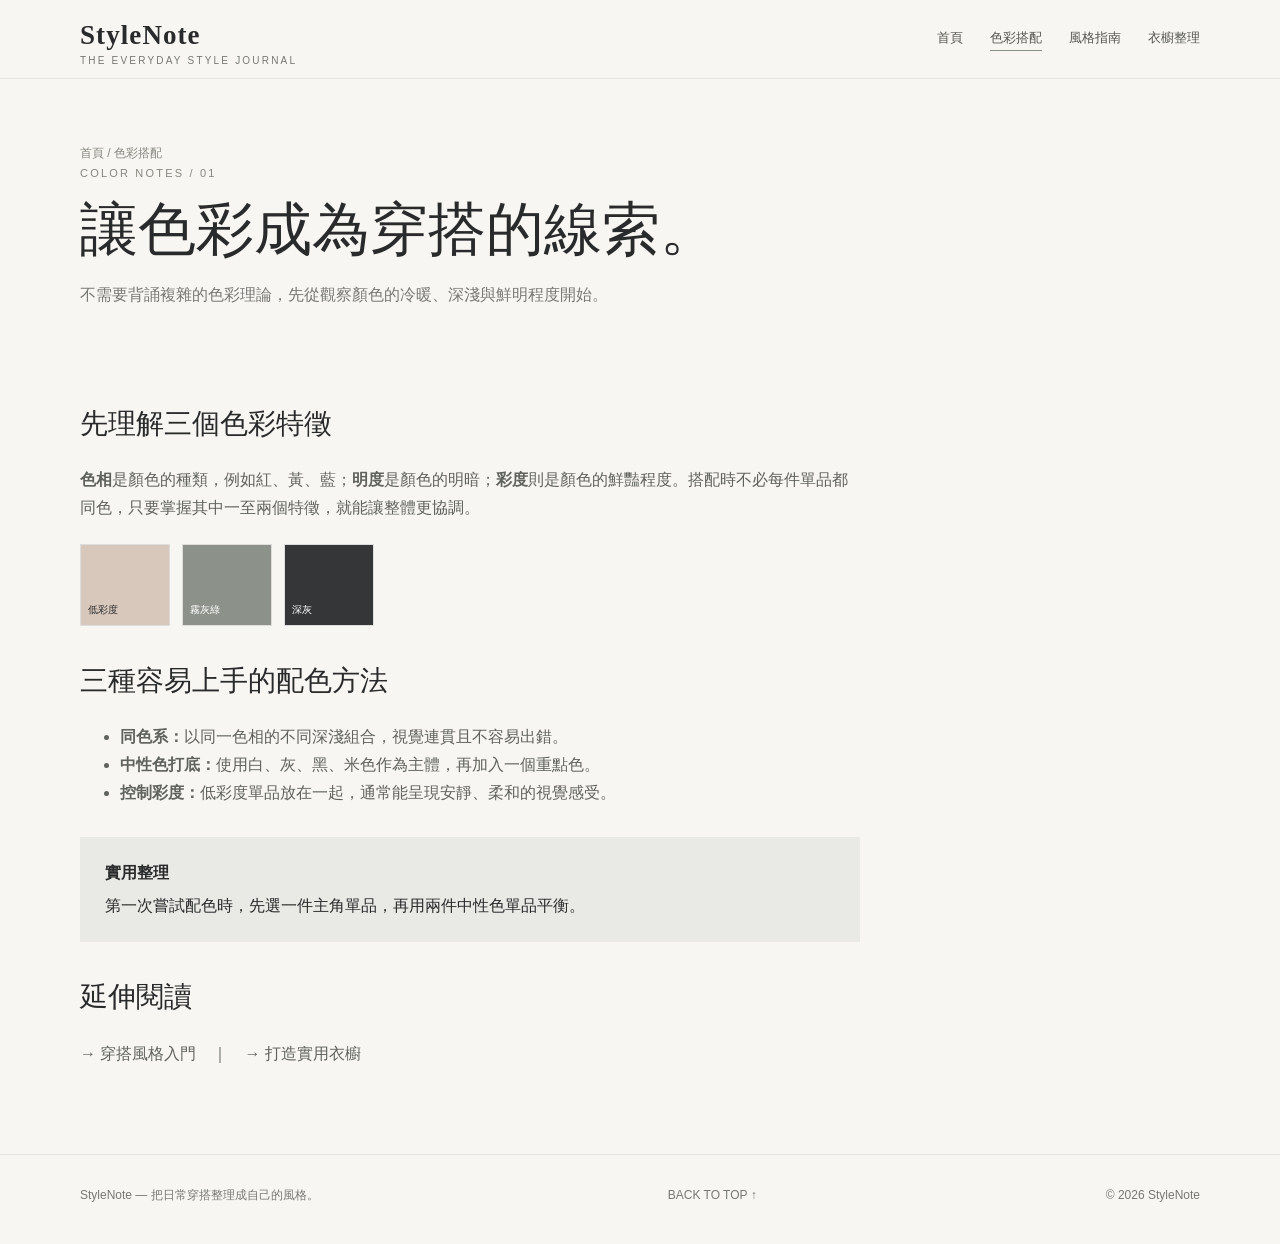
==== pages/color-guide.html @ 6a78a1f2 "Add pages/color-guide.html" ====
<!doctype html><html lang="zh-Hant"><head><meta charset="utf-8"><meta name="viewport" content="width=device-width, initial-scale=1"><meta name="description" content="從色相、明度與彩度理解日常服裝配色。"><title>色彩搭配入門｜StyleNote</title><link rel="stylesheet" href="../css/style.css"></head><body id="top"><header class="site-header"><div class="wrap header-inner"><a class="brand" href="../index.html">StyleNote<small>THE EVERYDAY STYLE JOURNAL</small></a><nav class="nav" aria-label="主要導覽"><a href="../index.html">首頁</a><a href="color-guide.html" aria-current=page>色彩搭配</a><a href="style-guide.html">風格指南</a><a href="wardrobe.html">衣櫥整理</a></nav></div></header><main class="wrap"><div class="page-hero"><div class="breadcrumb">首頁 / 色彩搭配</div><div class="eyebrow">COLOR NOTES / 01</div><h1>讓色彩成為穿搭的線索。</h1><p class="muted">不需要背誦複雜的色彩理論，先從觀察顏色的冷暖、深淺與鮮明程度開始。</p></div><article class="content"><h2>先理解三個色彩特徵</h2><p><b>色相</b>是顏色的種類，例如紅、黃、藍；<b>明度</b>是顏色的明暗；<b>彩度</b>則是顏色的鮮豔程度。搭配時不必每件單品都同色，只要掌握其中一至兩個特徵，就能讓整體更協調。</p><div class="swatches"><div class="swatch" style="background:#D8C8BC">低彩度</div><div class="swatch" style="background:#8C9189;color:white">霧灰綠</div><div class="swatch" style="background:#343638;color:white">深灰</div></div><h2>三種容易上手的配色方法</h2><ul><li><b>同色系：</b>以同一色相的不同深淺組合，視覺連貫且不容易出錯。</li><li><b>中性色打底：</b>使用白、灰、黑、米色作為主體，再加入一個重點色。</li><li><b>控制彩度：</b>低彩度單品放在一起，通常能呈現安靜、柔和的視覺感受。</li></ul><div class="tip"><strong>實用整理</strong>第一次嘗試配色時，先選一件主角單品，再用兩件中性色單品平衡。</div><h2>延伸閱讀</h2><p><a href="style-guide.html">→ 穿搭風格入門</a>　｜　<a href="wardrobe.html">→ 打造實用衣櫥</a></p></article></main><footer class="site-footer"><div class="wrap footer-inner"><span>StyleNote — 把日常穿搭整理成自己的風格。</span><a href="#top">BACK TO TOP ↑</a><span>© <span data-year>2026</span> StyleNote</span></div></footer><script src="../js/main.js"></script></body></html>
---- css/style.css ----
*{box-sizing:border-box}html{scroll-behavior:smooth}body{margin:0;background:#F7F6F2;color:#292A2B;font-family:Inter,"Noto Sans TC","Microsoft JhengHei",sans-serif;line-height:1.75}a{color:inherit;text-decoration:none}a:hover{color:#737E70}.wrap{width:min(1120px,calc(100% - 44px));margin:auto}.site-header{border-bottom:1px solid #E4E3DE;background:#F7F6F2}.header-inner{min-height:78px;display:flex;align-items:center;justify-content:space-between;gap:24px}.brand{font-family:Georgia,serif;font-size:27px;letter-spacing:.04em;font-weight:600}.brand small{display:block;font:10px Arial,sans-serif;letter-spacing:.22em;color:#777875;margin-top:-5px}.nav{display:flex;gap:27px;flex-wrap:wrap;font-size:13px;color:#555650}.nav a[aria-current=page]{border-bottom:1px solid #8B9387}.hero{padding:76px 0 66px;display:grid;grid-template-columns:1.05fr .95fr;gap:56px;align-items:center}.eyebrow{font-size:11px;letter-spacing:.2em;color:#85877F}.hero h1{font:normal clamp(42px,6vw,70px)/1.12 Georgia,serif;margin:18px 0 22px}.hero p{color:#696B66;max-width:510px}.hero-img{width:100%;height:430px;object-fit:cover}.button{display:inline-block;margin-top:18px;padding:11px 21px;border:1px solid #8B9387;font-size:12px}.section{padding:44px 0 70px}.section-head{display:flex;justify-content:space-between;align-items:end;margin-bottom:24px}.section h2{font:normal 32px Georgia,serif;margin:4px 0}.muted{color:#777875}.cards{display:grid;grid-template-columns:repeat(3,1fr);gap:22px}.card{background:#fff;padding-bottom:18px}.card img{width:100%;height:230px;object-fit:cover;display:block}.card .meta,.card h3,.card p{margin-left:18px;margin-right:18px}.meta{font-size:10px;letter-spacing:.14em;color:#85877F;margin-top:16px}.card h3{font:normal 23px Georgia,serif;margin-top:7px;margin-bottom:7px}.card p{font-size:13px;color:#777875;margin-top:0}.intro-band{background:#E9EAE6;padding:38px 42px;margin:16px 0 62px;display:grid;grid-template-columns:1fr 2fr;gap:35px}.intro-band h2{font:normal 27px Georgia,serif;margin:0}.intro-band p{margin:0;color:#5f625c}.page-hero{padding:64px 0 32px;max-width:760px}.page-hero h1{font:normal clamp(38px,5vw,58px)/1.2 Georgia,serif;margin:12px 0}.content{max-width:780px;padding:12px 0 70px}.content h2{font:normal 28px Georgia,serif;margin-top:36px}.content p,.content li{color:#60625D}.tip{background:#E9EAE6;padding:22px 25px;margin:30px 0}.tip strong{display:block;margin-bottom:5px}.site-footer{border-top:1px solid #E4E3DE;padding:30px 0 38px;color:#777875;font-size:12px}.footer-inner{display:flex;justify-content:space-between;gap:20px}.breadcrumb{font-size:12px;color:#85877F}.swatches{display:flex;gap:12px;margin:22px 0}.swatch{width:90px;height:82px;border:1px solid #ddd;display:flex;align-items:end;padding:7px;font-size:10px}@media(max-width:760px){.header-inner{align-items:flex-start;padding:18px 0;flex-direction:column}.nav{gap:15px}.hero{grid-template-columns:1fr;padding:48px 0;gap:28px}.hero-img{height:300px}.cards{grid-template-columns:1fr}.card img{height:260px}.intro-band{grid-template-columns:1fr;padding:27px}.section-head{align-items:start;flex-direction:column}.footer-inner{flex-direction:column}.wrap{width:calc(100% - 32px)}}
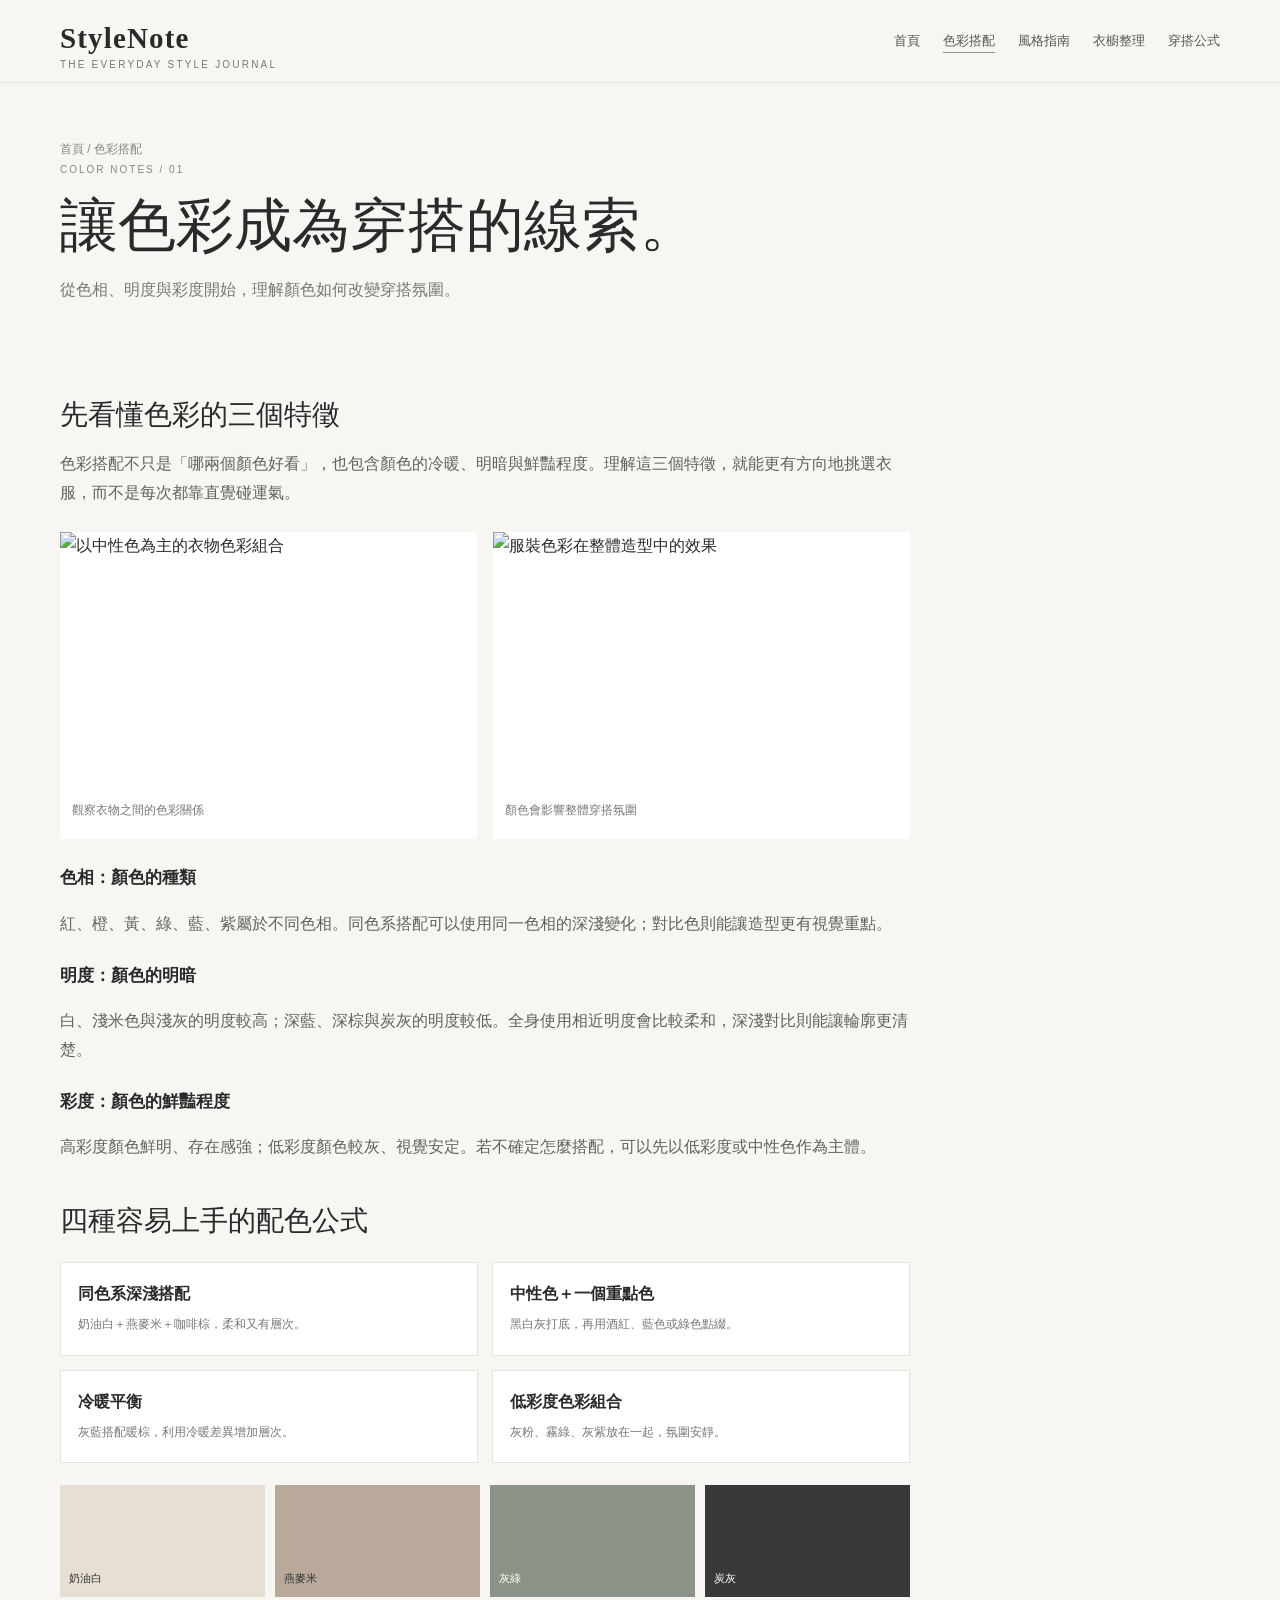
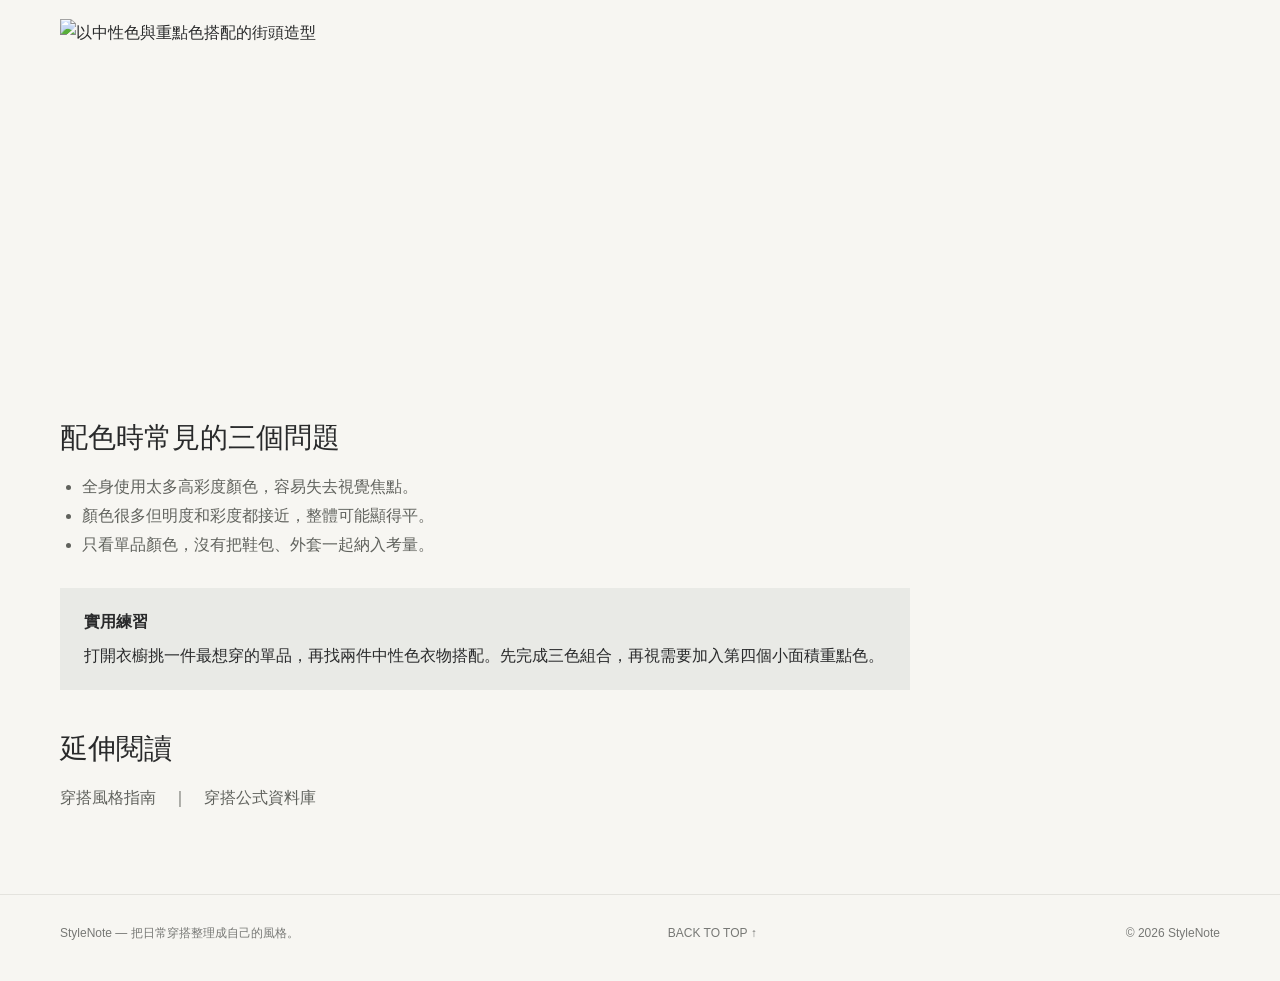
==== commit 452324f2: "Expand StyleNote content: pages/color-guide.html" ====
--- a/pages/color-guide.html
+++ b/pages/color-guide.html
@@ -1 +1 @@
-<!doctype html><html lang="zh-Hant"><head><meta charset="utf-8"><meta name="viewport" content="width=device-width, initial-scale=1"><meta name="description" content="從色相、明度與彩度理解日常服裝配色。"><title>色彩搭配入門｜StyleNote</title><link rel="stylesheet" href="../css/style.css"></head><body id="top"><header class="site-header"><div class="wrap header-inner"><a class="brand" href="../index.html">StyleNote<small>THE EVERYDAY STYLE JOURNAL</small></a><nav class="nav" aria-label="主要導覽"><a href="../index.html">首頁</a><a href="color-guide.html" aria-current=page>色彩搭配</a><a href="style-guide.html">風格指南</a><a href="wardrobe.html">衣櫥整理</a></nav></div></header><main class="wrap"><div class="page-hero"><div class="breadcrumb">首頁 / 色彩搭配</div><div class="eyebrow">COLOR NOTES / 01</div><h1>讓色彩成為穿搭的線索。</h1><p class="muted">不需要背誦複雜的色彩理論，先從觀察顏色的冷暖、深淺與鮮明程度開始。</p></div><article class="content"><h2>先理解三個色彩特徵</h2><p><b>色相</b>是顏色的種類，例如紅、黃、藍；<b>明度</b>是顏色的明暗；<b>彩度</b>則是顏色的鮮豔程度。搭配時不必每件單品都同色，只要掌握其中一至兩個特徵，就能讓整體更協調。</p><div class="swatches"><div class="swatch" style="background:#D8C8BC">低彩度</div><div class="swatch" style="background:#8C9189;color:white">霧灰綠</div><div class="swatch" style="background:#343638;color:white">深灰</div></div><h2>三種容易上手的配色方法</h2><ul><li><b>同色系：</b>以同一色相的不同深淺組合，視覺連貫且不容易出錯。</li><li><b>中性色打底：</b>使用白、灰、黑、米色作為主體，再加入一個重點色。</li><li><b>控制彩度：</b>低彩度單品放在一起，通常能呈現安靜、柔和的視覺感受。</li></ul><div class="tip"><strong>實用整理</strong>第一次嘗試配色時，先選一件主角單品，再用兩件中性色單品平衡。</div><h2>延伸閱讀</h2><p><a href="style-guide.html">→ 穿搭風格入門</a>　｜　<a href="wardrobe.html">→ 打造實用衣櫥</a></p></article></main><footer class="site-footer"><div class="wrap footer-inner"><span>StyleNote — 把日常穿搭整理成自己的風格。</span><a href="#top">BACK TO TOP ↑</a><span>© <span data-year>2026</span> StyleNote</span></div></footer><script src="../js/main.js"></script></body></html>+<!doctype html><html lang="zh-Hant"><head><meta charset="utf-8"><meta name="viewport" content="width=device-width, initial-scale=1"><meta name="description" content="讓色彩成為穿搭的線索。｜StyleNote 日常穿搭知識庫。"><title>讓色彩成為穿搭的線索。｜StyleNote</title><link rel="stylesheet" href="../css/style.css"></head><body id="top"><header class="site-header"><div class="wrap header-inner"><a class="brand" href="../index.html">StyleNote<small>THE EVERYDAY STYLE JOURNAL</small></a><nav class="nav" aria-label="主要導覽"><a href="../index.html" >首頁</a><a href="../pages/color-guide.html" aria-current=page>色彩搭配</a><a href="../pages/style-guide.html" >風格指南</a><a href="../pages/wardrobe.html" >衣櫥整理</a><a href="../pages/outfit-formulas.html" >穿搭公式</a></nav></div></header><main class="wrap"><div class="page-hero"><div class="breadcrumb"><a href="../index.html">首頁</a> / 色彩搭配</div><div class="eyebrow">COLOR NOTES / 01</div><h1>讓色彩成為穿搭的線索。</h1><p class="muted">從色相、明度與彩度開始，理解顏色如何改變穿搭氛圍。</p></div><article class="content"><h2>先看懂色彩的三個特徵</h2><p>色彩搭配不只是「哪兩個顏色好看」，也包含顏色的冷暖、明暗與鮮豔程度。理解這三個特徵，就能更有方向地挑選衣服，而不是每次都靠直覺碰運氣。</p><div class="photo-grid"><figure><img src="https://images.unsplash.com/photo-1490481651871-ab68de25d43d?auto=format&fit=crop&w=900&q=85" alt="以中性色為主的衣物色彩組合"><figcaption>觀察衣物之間的色彩關係</figcaption></figure><figure><img src="https://images.unsplash.com/photo-1483985988355-763728e1935b?auto=format&fit=crop&w=900&q=85" alt="服裝色彩在整體造型中的效果"><figcaption>顏色會影響整體穿搭氛圍</figcaption></figure></div><h3>色相：顏色的種類</h3><p>紅、橙、黃、綠、藍、紫屬於不同色相。同色系搭配可以使用同一色相的深淺變化；對比色則能讓造型更有視覺重點。</p><h3>明度：顏色的明暗</h3><p>白、淺米色與淺灰的明度較高；深藍、深棕與炭灰的明度較低。全身使用相近明度會比較柔和，深淺對比則能讓輪廓更清楚。</p><h3>彩度：顏色的鮮豔程度</h3><p>高彩度顏色鮮明、存在感強；低彩度顏色較灰、視覺安定。若不確定怎麼搭配，可以先以低彩度或中性色作為主體。</p><h2>四種容易上手的配色公式</h2><div class="formula-grid"><div class="formula"><strong>同色系深淺搭配</strong><span>奶油白＋燕麥米＋咖啡棕，柔和又有層次。</span></div><div class="formula"><strong>中性色＋一個重點色</strong><span>黑白灰打底，再用酒紅、藍色或綠色點綴。</span></div><div class="formula"><strong>冷暖平衡</strong><span>灰藍搭配暖棕，利用冷暖差異增加層次。</span></div><div class="formula"><strong>低彩度色彩組合</strong><span>灰粉、霧綠、灰紫放在一起，氛圍安靜。</span></div></div><div class="palette"><div class="swatch" style="background:#e7dfd4;color:#343638">奶油白</div><div class="swatch" style="background:#b8a99a;color:#343638">燕麥米</div><div class="swatch" style="background:#8b9387">灰綠</div><div class="swatch" style="background:#39383a">炭灰</div></div><img class="wide-photo" src="https://images.unsplash.com/photo-1529139574466-a303027c1d8b?auto=format&fit=crop&w=1200&q=85" alt="以中性色與重點色搭配的街頭造型"><h2>配色時常見的三個問題</h2><ul><li>全身使用太多高彩度顏色，容易失去視覺焦點。</li><li>顏色很多但明度和彩度都接近，整體可能顯得平。</li><li>只看單品顏色，沒有把鞋包、外套一起納入考量。</li></ul><div class="tip"><strong>實用練習</strong>打開衣櫥挑一件最想穿的單品，再找兩件中性色衣物搭配。先完成三色組合，再視需要加入第四個小面積重點色。</div><h2>延伸閱讀</h2><p><a href="style-guide.html">穿搭風格指南</a>　｜　<a href="outfit-formulas.html">穿搭公式資料庫</a></p></article></main><footer class="site-footer"><div class="wrap footer-inner"><span>StyleNote — 把日常穿搭整理成自己的風格。</span><a href="#top">BACK TO TOP ↑</a><span>© <span data-year>2026</span> StyleNote</span></div></footer><script src="../js/main.js"></script></body></html>
--- a/css/style.css
+++ b/css/style.css
@@ -1 +1 @@
-*{box-sizing:border-box}html{scroll-behavior:smooth}body{margin:0;background:#F7F6F2;color:#292A2B;font-family:Inter,"Noto Sans TC","Microsoft JhengHei",sans-serif;line-height:1.75}a{color:inherit;text-decoration:none}a:hover{color:#737E70}.wrap{width:min(1120px,calc(100% - 44px));margin:auto}.site-header{border-bottom:1px solid #E4E3DE;background:#F7F6F2}.header-inner{min-height:78px;display:flex;align-items:center;justify-content:space-between;gap:24px}.brand{font-family:Georgia,serif;font-size:27px;letter-spacing:.04em;font-weight:600}.brand small{display:block;font:10px Arial,sans-serif;letter-spacing:.22em;color:#777875;margin-top:-5px}.nav{display:flex;gap:27px;flex-wrap:wrap;font-size:13px;color:#555650}.nav a[aria-current=page]{border-bottom:1px solid #8B9387}.hero{padding:76px 0 66px;display:grid;grid-template-columns:1.05fr .95fr;gap:56px;align-items:center}.eyebrow{font-size:11px;letter-spacing:.2em;color:#85877F}.hero h1{font:normal clamp(42px,6vw,70px)/1.12 Georgia,serif;margin:18px 0 22px}.hero p{color:#696B66;max-width:510px}.hero-img{width:100%;height:430px;object-fit:cover}.button{display:inline-block;margin-top:18px;padding:11px 21px;border:1px solid #8B9387;font-size:12px}.section{padding:44px 0 70px}.section-head{display:flex;justify-content:space-between;align-items:end;margin-bottom:24px}.section h2{font:normal 32px Georgia,serif;margin:4px 0}.muted{color:#777875}.cards{display:grid;grid-template-columns:repeat(3,1fr);gap:22px}.card{background:#fff;padding-bottom:18px}.card img{width:100%;height:230px;object-fit:cover;display:block}.card .meta,.card h3,.card p{margin-left:18px;margin-right:18px}.meta{font-size:10px;letter-spacing:.14em;color:#85877F;margin-top:16px}.card h3{font:normal 23px Georgia,serif;margin-top:7px;margin-bottom:7px}.card p{font-size:13px;color:#777875;margin-top:0}.intro-band{background:#E9EAE6;padding:38px 42px;margin:16px 0 62px;display:grid;grid-template-columns:1fr 2fr;gap:35px}.intro-band h2{font:normal 27px Georgia,serif;margin:0}.intro-band p{margin:0;color:#5f625c}.page-hero{padding:64px 0 32px;max-width:760px}.page-hero h1{font:normal clamp(38px,5vw,58px)/1.2 Georgia,serif;margin:12px 0}.content{max-width:780px;padding:12px 0 70px}.content h2{font:normal 28px Georgia,serif;margin-top:36px}.content p,.content li{color:#60625D}.tip{background:#E9EAE6;padding:22px 25px;margin:30px 0}.tip strong{display:block;margin-bottom:5px}.site-footer{border-top:1px solid #E4E3DE;padding:30px 0 38px;color:#777875;font-size:12px}.footer-inner{display:flex;justify-content:space-between;gap:20px}.breadcrumb{font-size:12px;color:#85877F}.swatches{display:flex;gap:12px;margin:22px 0}.swatch{width:90px;height:82px;border:1px solid #ddd;display:flex;align-items:end;padding:7px;font-size:10px}@media(max-width:760px){.header-inner{align-items:flex-start;padding:18px 0;flex-direction:column}.nav{gap:15px}.hero{grid-template-columns:1fr;padding:48px 0;gap:28px}.hero-img{height:300px}.cards{grid-template-columns:1fr}.card img{height:260px}.intro-band{grid-template-columns:1fr;padding:27px}.section-head{align-items:start;flex-direction:column}.footer-inner{flex-direction:column}.wrap{width:calc(100% - 32px)}}+:root{--paper:#f7f6f2;--ink:#292a2b;--muted:#777875;--sage:#8b9387;--mist:#e9eae6;--line:#e4e3de;--white:#fff}*{box-sizing:border-box}html{scroll-behavior:smooth}body{margin:0;background:var(--paper);color:var(--ink);font-family:Inter,"Noto Sans TC","Microsoft JhengHei",sans-serif;line-height:1.8}a{color:inherit;text-decoration:none}a:hover{color:#737e70}.wrap{width:min(1160px,calc(100% - 44px));margin:auto}.site-header{border-bottom:1px solid var(--line);background:rgba(247,246,242,.96)}.header-inner{min-height:82px;display:flex;align-items:center;justify-content:space-between;gap:24px}.brand{font-family:Georgia,serif;font-size:29px;letter-spacing:.04em;font-weight:600}.brand small{display:block;font:10px Arial,sans-serif;letter-spacing:.22em;color:var(--muted);margin-top:-5px}.nav{display:flex;gap:23px;flex-wrap:wrap;font-size:13px;color:#555650}.nav a[aria-current=page]{border-bottom:1px solid var(--sage)}.hero{padding:70px 0 60px;display:grid;grid-template-columns:1fr 1fr;gap:54px;align-items:center}.eyebrow,.meta{font-size:10px;letter-spacing:.2em;color:#85877f}.hero h1{font:normal clamp(42px,6vw,72px)/1.14 Georgia,"Noto Serif TC",serif;margin:17px 0 20px}.hero p{color:#696b66;max-width:520px}.hero-img{width:100%;height:480px;object-fit:cover}.button{display:inline-block;margin-top:16px;padding:10px 20px;border:1px solid var(--sage);font-size:12px}.section{padding:48px 0 68px}.section-head{display:flex;justify-content:space-between;align-items:end;margin-bottom:25px}.section h2,.page-hero h1{font:normal 34px Georgia,"Noto Serif TC",serif;margin:5px 0}.muted{color:var(--muted)}.cards{display:grid;grid-template-columns:repeat(3,1fr);gap:22px}.card{background:var(--white);padding-bottom:18px}.card img{width:100%;height:230px;object-fit:cover;display:block}.card .meta,.card h3,.card p{margin-left:18px;margin-right:18px}.card .meta{margin-top:15px}.card h3{font:normal 22px Georgia,"Noto Serif TC",serif;margin-top:6px;margin-bottom:6px}.card p{font-size:13px;color:var(--muted);margin-top:0}.intro-band{background:var(--mist);padding:34px 40px;margin:10px 0 60px;display:grid;grid-template-columns:1fr 2fr;gap:30px}.intro-band h2{font:normal 27px Georgia,serif;margin:0}.intro-band p{margin:0;color:#5f625c}.page-hero{padding:56px 0 25px;max-width:850px}.page-hero h1{font-size:clamp(38px,5vw,58px);line-height:1.2;margin:12px 0}.content{max-width:850px;padding:10px 0 65px}.content h2{font:normal 28px Georgia,"Noto Serif TC",serif;margin:40px 0 12px}.content h3{font-size:17px;margin:22px 0 5px}.content p,.content li{color:#60625d}.content ul,.content ol{padding-left:22px}.photo-grid{display:grid;grid-template-columns:repeat(2,1fr);gap:16px;margin:24px 0}.photo-grid img{width:100%;height:260px;object-fit:cover;display:block}.photo-grid figure{margin:0;background:white;padding-bottom:10px}.photo-grid figcaption{font-size:12px;color:var(--muted);padding:8px 12px}.wide-photo{width:100%;height:360px;object-fit:cover;margin:22px 0;display:block}.tip{background:var(--mist);padding:20px 24px;margin:28px 0}.tip strong{display:block;margin-bottom:5px}.palette{display:grid;grid-template-columns:repeat(4,1fr);gap:10px;margin:20px 0}.swatch{height:112px;display:flex;align-items:end;padding:9px;color:white;font-size:11px}.formula-grid{display:grid;grid-template-columns:repeat(2,1fr);gap:14px;margin:22px 0}.formula{background:white;padding:17px;border:1px solid var(--line)}.formula strong{display:block}.formula span{font-size:12px;color:var(--muted)}.checklist li{padding:6px 0}.site-footer{border-top:1px solid var(--line);padding:28px 0 36px;color:var(--muted);font-size:12px}.footer-inner{display:flex;justify-content:space-between;gap:18px}.breadcrumb{font-size:12px;color:#85877f}.article-list{display:grid;grid-template-columns:repeat(2,1fr);gap:18px}.article-list a{background:white;padding:18px;border:1px solid var(--line)}@media(max-width:760px){.header-inner{align-items:flex-start;padding:18px 0;flex-direction:column}.nav{gap:13px}.hero{grid-template-columns:1fr;padding:42px 0;gap:25px}.hero-img{height:320px}.cards{grid-template-columns:1fr}.card img{height:250px}.intro-band{grid-template-columns:1fr;padding:25px}.section-head{align-items:start;flex-direction:column}.footer-inner{flex-direction:column}.wrap{width:calc(100% - 32px)}.photo-grid,.formula-grid,.article-list{grid-template-columns:1fr}.photo-grid img{height:240px}.wide-photo{height:260px}.palette{grid-template-columns:repeat(2,1fr)}}
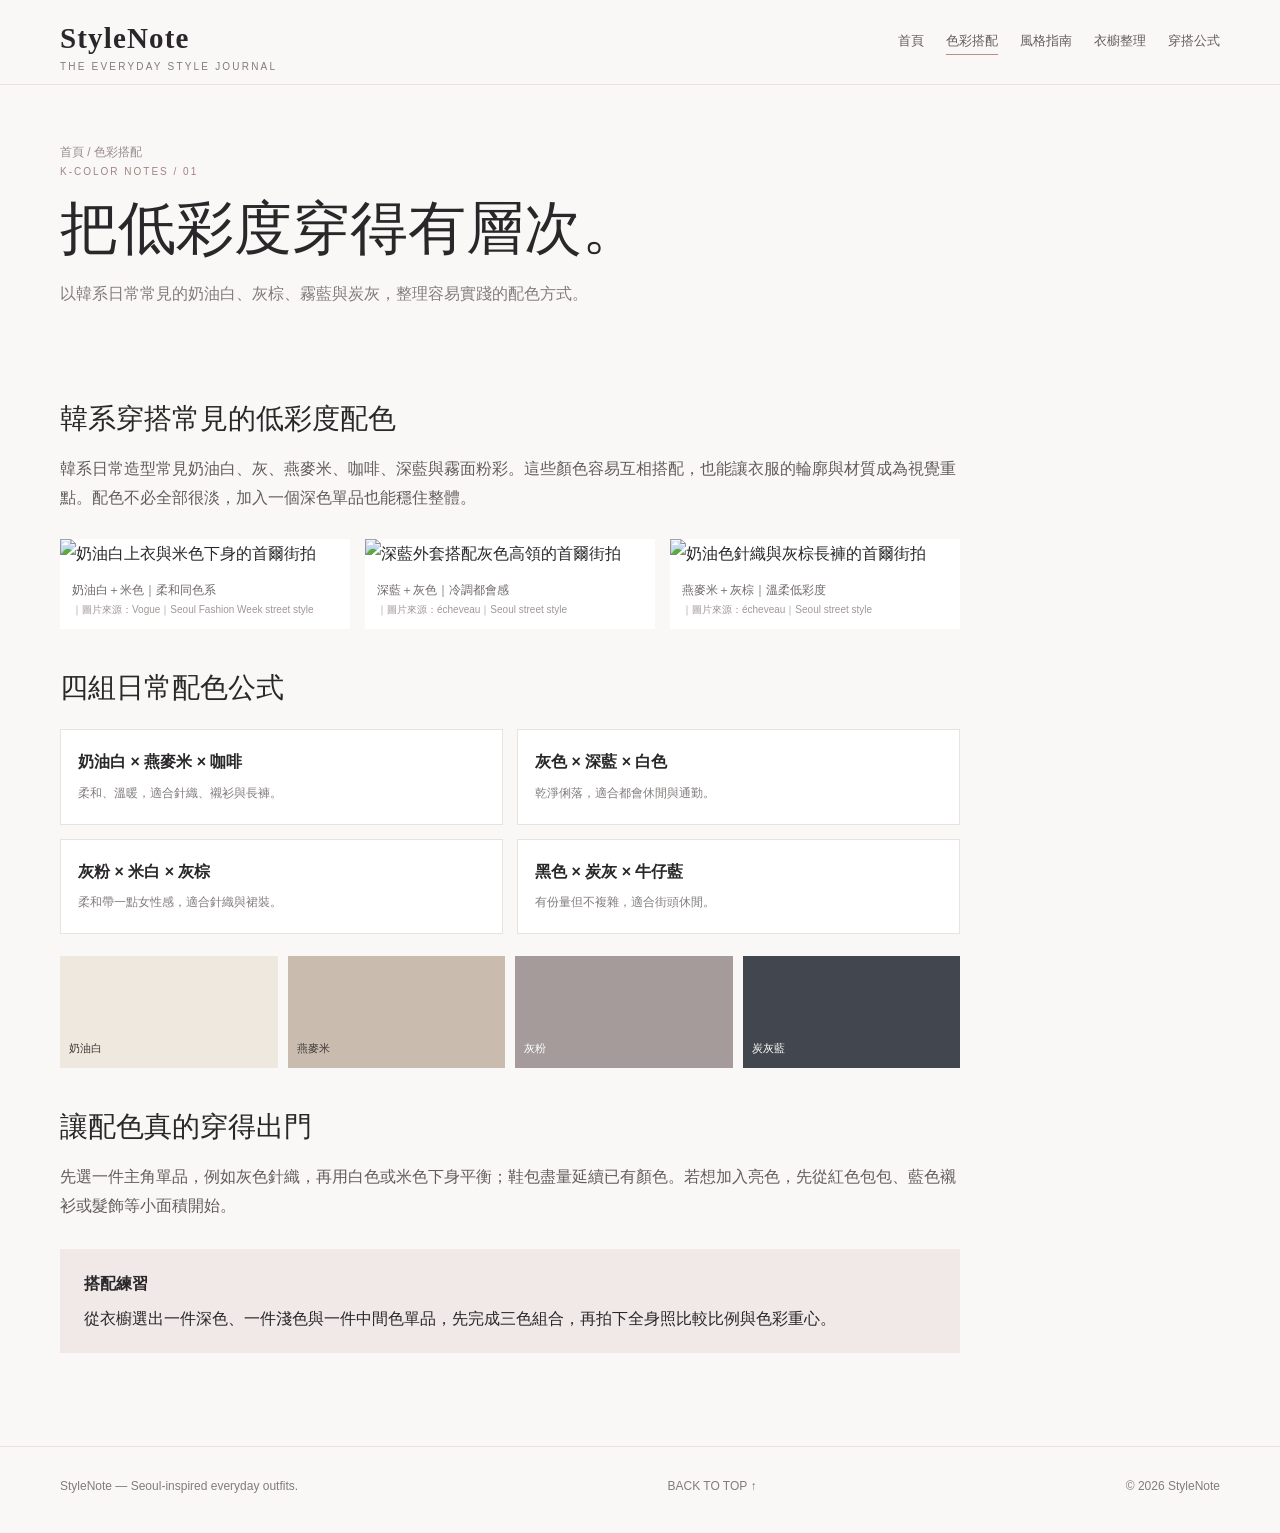
==== commit 55e5683e: "Redesign StyleNote in Korean daily outfit editorial style: pages/color-guide.html" ====
--- a/pages/color-guide.html
+++ b/pages/color-guide.html
@@ -1 +1 @@
-<!doctype html><html lang="zh-Hant"><head><meta charset="utf-8"><meta name="viewport" content="width=device-width, initial-scale=1"><meta name="description" content="讓色彩成為穿搭的線索。｜StyleNote 日常穿搭知識庫。"><title>讓色彩成為穿搭的線索。｜StyleNote</title><link rel="stylesheet" href="../css/style.css"></head><body id="top"><header class="site-header"><div class="wrap header-inner"><a class="brand" href="../index.html">StyleNote<small>THE EVERYDAY STYLE JOURNAL</small></a><nav class="nav" aria-label="主要導覽"><a href="../index.html" >首頁</a><a href="../pages/color-guide.html" aria-current=page>色彩搭配</a><a href="../pages/style-guide.html" >風格指南</a><a href="../pages/wardrobe.html" >衣櫥整理</a><a href="../pages/outfit-formulas.html" >穿搭公式</a></nav></div></header><main class="wrap"><div class="page-hero"><div class="breadcrumb"><a href="../index.html">首頁</a> / 色彩搭配</div><div class="eyebrow">COLOR NOTES / 01</div><h1>讓色彩成為穿搭的線索。</h1><p class="muted">從色相、明度與彩度開始，理解顏色如何改變穿搭氛圍。</p></div><article class="content"><h2>先看懂色彩的三個特徵</h2><p>色彩搭配不只是「哪兩個顏色好看」，也包含顏色的冷暖、明暗與鮮豔程度。理解這三個特徵，就能更有方向地挑選衣服，而不是每次都靠直覺碰運氣。</p><div class="photo-grid"><figure><img src="https://images.unsplash.com/photo-1490481651871-ab68de25d43d?auto=format&fit=crop&w=900&q=85" alt="以中性色為主的衣物色彩組合"><figcaption>觀察衣物之間的色彩關係</figcaption></figure><figure><img src="https://images.unsplash.com/photo-1483985988355-763728e1935b?auto=format&fit=crop&w=900&q=85" alt="服裝色彩在整體造型中的效果"><figcaption>顏色會影響整體穿搭氛圍</figcaption></figure></div><h3>色相：顏色的種類</h3><p>紅、橙、黃、綠、藍、紫屬於不同色相。同色系搭配可以使用同一色相的深淺變化；對比色則能讓造型更有視覺重點。</p><h3>明度：顏色的明暗</h3><p>白、淺米色與淺灰的明度較高；深藍、深棕與炭灰的明度較低。全身使用相近明度會比較柔和，深淺對比則能讓輪廓更清楚。</p><h3>彩度：顏色的鮮豔程度</h3><p>高彩度顏色鮮明、存在感強；低彩度顏色較灰、視覺安定。若不確定怎麼搭配，可以先以低彩度或中性色作為主體。</p><h2>四種容易上手的配色公式</h2><div class="formula-grid"><div class="formula"><strong>同色系深淺搭配</strong><span>奶油白＋燕麥米＋咖啡棕，柔和又有層次。</span></div><div class="formula"><strong>中性色＋一個重點色</strong><span>黑白灰打底，再用酒紅、藍色或綠色點綴。</span></div><div class="formula"><strong>冷暖平衡</strong><span>灰藍搭配暖棕，利用冷暖差異增加層次。</span></div><div class="formula"><strong>低彩度色彩組合</strong><span>灰粉、霧綠、灰紫放在一起，氛圍安靜。</span></div></div><div class="palette"><div class="swatch" style="background:#e7dfd4;color:#343638">奶油白</div><div class="swatch" style="background:#b8a99a;color:#343638">燕麥米</div><div class="swatch" style="background:#8b9387">灰綠</div><div class="swatch" style="background:#39383a">炭灰</div></div><img class="wide-photo" src="https://images.unsplash.com/photo-1529139574466-a303027c1d8b?auto=format&fit=crop&w=1200&q=85" alt="以中性色與重點色搭配的街頭造型"><h2>配色時常見的三個問題</h2><ul><li>全身使用太多高彩度顏色，容易失去視覺焦點。</li><li>顏色很多但明度和彩度都接近，整體可能顯得平。</li><li>只看單品顏色，沒有把鞋包、外套一起納入考量。</li></ul><div class="tip"><strong>實用練習</strong>打開衣櫥挑一件最想穿的單品，再找兩件中性色衣物搭配。先完成三色組合，再視需要加入第四個小面積重點色。</div><h2>延伸閱讀</h2><p><a href="style-guide.html">穿搭風格指南</a>　｜　<a href="outfit-formulas.html">穿搭公式資料庫</a></p></article></main><footer class="site-footer"><div class="wrap footer-inner"><span>StyleNote — 把日常穿搭整理成自己的風格。</span><a href="#top">BACK TO TOP ↑</a><span>© <span data-year>2026</span> StyleNote</span></div></footer><script src="../js/main.js"></script></body></html>+<!doctype html><html lang="zh-Hant"><head><meta charset="utf-8"><meta name="viewport" content="width=device-width, initial-scale=1"><meta name="description" content="把低彩度穿得有層次。｜StyleNote 韓系日常穿搭筆記。"><title>把低彩度穿得有層次。｜StyleNote</title><link rel="stylesheet" href="../css/style.css"></head><body id="top"><header class="site-header"><div class="wrap header-inner"><a class="brand" href="../index.html">StyleNote<small>THE EVERYDAY STYLE JOURNAL</small></a><nav class="nav" aria-label="主要導覽"><a href="../index.html" >首頁</a><a href="../pages/color-guide.html" aria-current=page>色彩搭配</a><a href="../pages/style-guide.html" >風格指南</a><a href="../pages/wardrobe.html" >衣櫥整理</a><a href="../pages/outfit-formulas.html" >穿搭公式</a></nav></div></header><main class="wrap"><div class="page-hero"><div class="breadcrumb"><a href="../index.html">首頁</a> / 色彩搭配</div><div class="eyebrow">K-COLOR NOTES / 01</div><h1>把低彩度穿得有層次。</h1><p class="muted">以韓系日常常見的奶油白、灰棕、霧藍與炭灰，整理容易實踐的配色方式。</p></div><article class="content"><h2>韓系穿搭常見的低彩度配色</h2><p>韓系日常造型常見奶油白、灰、燕麥米、咖啡、深藍與霧面粉彩。這些顏色容易互相搭配，也能讓衣服的輪廓與材質成為視覺重點。配色不必全部很淡，加入一個深色單品也能穩住整體。</p><div class="lookbook"><figure><img src="https://assets.vogue.com/photos/6239efd9359aa0dcab27e6f1/master/w_1024%2Cc_limit/seoul-fall-2022-rtw-street-style-young-chul-kim-day-03-007.jpg" alt="奶油白上衣與米色下身的首爾街拍" loading="lazy"><figcaption>奶油白＋米色｜柔和同色系 <small>｜圖片來源：<a href="https://www.vogue.com/slideshow/the-best-street-style-photos-from-the-fall-2022-shows-in-seoul" target="_blank" rel="noopener">Vogue｜Seoul Fashion Week street style</a></small></figcaption></figure><figure><img src="https://i.pinimg.com/originals/e2/61/6d/e2616de3b962487e7bd5c32fe2d13dd7.jpg" alt="深藍外套搭配灰色高領的首爾街拍" loading="lazy"><figcaption>深藍＋灰色｜冷調都會感 <small>｜圖片來源：<a href="https://www.pinterest.com/pin/826551337875732093/" target="_blank" rel="noopener">écheveau｜Seoul street style</a></small></figcaption></figure><figure><img src="https://i.pinimg.com/originals/9d/04/8c/9d048cea4e3b90247538495ac6997981.jpg" alt="奶油色針織與灰棕長褲的首爾街拍" loading="lazy"><figcaption>燕麥米＋灰棕｜溫柔低彩度 <small>｜圖片來源：<a href="https://www.pinterest.com/pin/455778424787307690/" target="_blank" rel="noopener">écheveau｜Seoul street style</a></small></figcaption></figure></div><h2>四組日常配色公式</h2><div class="formula-grid"><div class="formula"><strong>奶油白 × 燕麥米 × 咖啡</strong><span>柔和、溫暖，適合針織、襯衫與長褲。</span></div><div class="formula"><strong>灰色 × 深藍 × 白色</strong><span>乾淨俐落，適合都會休閒與通勤。</span></div><div class="formula"><strong>灰粉 × 米白 × 灰棕</strong><span>柔和帶一點女性感，適合針織與裙裝。</span></div><div class="formula"><strong>黑色 × 炭灰 × 牛仔藍</strong><span>有份量但不複雜，適合街頭休閒。</span></div></div><div class="palette"><div class="swatch" style="background:#eee8df;color:#403b39">奶油白</div><div class="swatch" style="background:#c9bbae;color:#403b39">燕麥米</div><div class="swatch" style="background:#a69b9b">灰粉</div><div class="swatch" style="background:#42464e">炭灰藍</div></div><h2>讓配色真的穿得出門</h2><p>先選一件主角單品，例如灰色針織，再用白色或米色下身平衡；鞋包盡量延續已有顏色。若想加入亮色，先從紅色包包、藍色襯衫或髮飾等小面積開始。</p><div class="tip"><strong>搭配練習</strong>從衣櫥選出一件深色、一件淺色與一件中間色單品，先完成三色組合，再拍下全身照比較比例與色彩重心。</div></article></main><footer class="site-footer"><div class="wrap footer-inner"><span>StyleNote — Seoul-inspired everyday outfits.</span><a href="#top">BACK TO TOP ↑</a><span>© 2026 StyleNote</span></div></footer><script src="../js/main.js"></script></body></html>
--- a/css/style.css
+++ b/css/style.css
@@ -1 +1 @@
-:root{--paper:#f7f6f2;--ink:#292a2b;--muted:#777875;--sage:#8b9387;--mist:#e9eae6;--line:#e4e3de;--white:#fff}*{box-sizing:border-box}html{scroll-behavior:smooth}body{margin:0;background:var(--paper);color:var(--ink);font-family:Inter,"Noto Sans TC","Microsoft JhengHei",sans-serif;line-height:1.8}a{color:inherit;text-decoration:none}a:hover{color:#737e70}.wrap{width:min(1160px,calc(100% - 44px));margin:auto}.site-header{border-bottom:1px solid var(--line);background:rgba(247,246,242,.96)}.header-inner{min-height:82px;display:flex;align-items:center;justify-content:space-between;gap:24px}.brand{font-family:Georgia,serif;font-size:29px;letter-spacing:.04em;font-weight:600}.brand small{display:block;font:10px Arial,sans-serif;letter-spacing:.22em;color:var(--muted);margin-top:-5px}.nav{display:flex;gap:23px;flex-wrap:wrap;font-size:13px;color:#555650}.nav a[aria-current=page]{border-bottom:1px solid var(--sage)}.hero{padding:70px 0 60px;display:grid;grid-template-columns:1fr 1fr;gap:54px;align-items:center}.eyebrow,.meta{font-size:10px;letter-spacing:.2em;color:#85877f}.hero h1{font:normal clamp(42px,6vw,72px)/1.14 Georgia,"Noto Serif TC",serif;margin:17px 0 20px}.hero p{color:#696b66;max-width:520px}.hero-img{width:100%;height:480px;object-fit:cover}.button{display:inline-block;margin-top:16px;padding:10px 20px;border:1px solid var(--sage);font-size:12px}.section{padding:48px 0 68px}.section-head{display:flex;justify-content:space-between;align-items:end;margin-bottom:25px}.section h2,.page-hero h1{font:normal 34px Georgia,"Noto Serif TC",serif;margin:5px 0}.muted{color:var(--muted)}.cards{display:grid;grid-template-columns:repeat(3,1fr);gap:22px}.card{background:var(--white);padding-bottom:18px}.card img{width:100%;height:230px;object-fit:cover;display:block}.card .meta,.card h3,.card p{margin-left:18px;margin-right:18px}.card .meta{margin-top:15px}.card h3{font:normal 22px Georgia,"Noto Serif TC",serif;margin-top:6px;margin-bottom:6px}.card p{font-size:13px;color:var(--muted);margin-top:0}.intro-band{background:var(--mist);padding:34px 40px;margin:10px 0 60px;display:grid;grid-template-columns:1fr 2fr;gap:30px}.intro-band h2{font:normal 27px Georgia,serif;margin:0}.intro-band p{margin:0;color:#5f625c}.page-hero{padding:56px 0 25px;max-width:850px}.page-hero h1{font-size:clamp(38px,5vw,58px);line-height:1.2;margin:12px 0}.content{max-width:850px;padding:10px 0 65px}.content h2{font:normal 28px Georgia,"Noto Serif TC",serif;margin:40px 0 12px}.content h3{font-size:17px;margin:22px 0 5px}.content p,.content li{color:#60625d}.content ul,.content ol{padding-left:22px}.photo-grid{display:grid;grid-template-columns:repeat(2,1fr);gap:16px;margin:24px 0}.photo-grid img{width:100%;height:260px;object-fit:cover;display:block}.photo-grid figure{margin:0;background:white;padding-bottom:10px}.photo-grid figcaption{font-size:12px;color:var(--muted);padding:8px 12px}.wide-photo{width:100%;height:360px;object-fit:cover;margin:22px 0;display:block}.tip{background:var(--mist);padding:20px 24px;margin:28px 0}.tip strong{display:block;margin-bottom:5px}.palette{display:grid;grid-template-columns:repeat(4,1fr);gap:10px;margin:20px 0}.swatch{height:112px;display:flex;align-items:end;padding:9px;color:white;font-size:11px}.formula-grid{display:grid;grid-template-columns:repeat(2,1fr);gap:14px;margin:22px 0}.formula{background:white;padding:17px;border:1px solid var(--line)}.formula strong{display:block}.formula span{font-size:12px;color:var(--muted)}.checklist li{padding:6px 0}.site-footer{border-top:1px solid var(--line);padding:28px 0 36px;color:var(--muted);font-size:12px}.footer-inner{display:flex;justify-content:space-between;gap:18px}.breadcrumb{font-size:12px;color:#85877f}.article-list{display:grid;grid-template-columns:repeat(2,1fr);gap:18px}.article-list a{background:white;padding:18px;border:1px solid var(--line)}@media(max-width:760px){.header-inner{align-items:flex-start;padding:18px 0;flex-direction:column}.nav{gap:13px}.hero{grid-template-columns:1fr;padding:42px 0;gap:25px}.hero-img{height:320px}.cards{grid-template-columns:1fr}.card img{height:250px}.intro-band{grid-template-columns:1fr;padding:25px}.section-head{align-items:start;flex-direction:column}.footer-inner{flex-direction:column}.wrap{width:calc(100% - 32px)}.photo-grid,.formula-grid,.article-list{grid-template-columns:1fr}.photo-grid img{height:240px}.wide-photo{height:260px}.palette{grid-template-columns:repeat(2,1fr)}}+:root{--paper:#faf8f6;--ink:#292729;--muted:#827c7c;--sage:#a68f8d;--mist:#f0e9e7;--line:#e9e2df;--white:#fff;--rose:#b88e8b}*{box-sizing:border-box}html{scroll-behavior:smooth}body{margin:0;background:var(--paper);color:var(--ink);font-family:"Noto Sans TC","Apple SD Gothic Neo","Microsoft JhengHei",sans-serif;line-height:1.85}a{color:inherit;text-decoration:none}a:hover{color:var(--rose)}.wrap{width:min(1160px,calc(100% - 44px));margin:auto}.site-header{border-bottom:1px solid var(--line);background:rgba(250,248,246,.96)}.header-inner{min-height:84px;display:flex;align-items:center;justify-content:space-between;gap:24px}.brand{font-family:Georgia,serif;font-size:29px;letter-spacing:.04em;font-weight:600}.brand small{display:block;font:10px Arial,sans-serif;letter-spacing:.22em;color:var(--muted);margin-top:-5px}.nav{display:flex;gap:22px;flex-wrap:wrap;font-size:13px;color:#625c5c}.nav a[aria-current=page]{border-bottom:1px solid var(--rose)}.eyebrow,.meta{font-size:10px;letter-spacing:.2em;color:#a08482}.hero{padding:68px 0 58px;display:grid;grid-template-columns:.92fr 1.08fr;gap:52px;align-items:center}.hero h1{font:normal clamp(42px,5.8vw,70px)/1.18 Georgia,"Noto Serif TC",serif;margin:17px 0 20px;letter-spacing:.01em}.hero p{color:#716b6b;max-width:520px}.hero-img{width:100%;height:510px;object-fit:cover;object-position:center 25%}.button{display:inline-block;margin-top:16px;padding:10px 20px;border:1px solid var(--rose);font-size:12px;letter-spacing:.04em}.section{padding:44px 0 65px}.section-head{display:flex;justify-content:space-between;align-items:end;margin-bottom:25px}.section h2,.page-hero h1{font:normal 34px Georgia,"Noto Serif TC",serif;margin:5px 0}.muted{color:var(--muted)}.cards{display:grid;grid-template-columns:repeat(3,1fr);gap:22px}.card{background:var(--white);padding-bottom:18px}.card img{width:100%;height:290px;object-fit:cover;object-position:center 25%;display:block}.card .meta,.card h3,.card p{margin-left:18px;margin-right:18px}.card .meta{margin-top:15px}.card h3{font:normal 22px Georgia,"Noto Serif TC",serif;margin-top:6px;margin-bottom:6px}.card p{font-size:13px;color:var(--muted);margin-top:0}.intro-band{background:var(--mist);padding:34px 40px;margin:10px 0 60px;display:grid;grid-template-columns:1fr 2fr;gap:30px}.intro-band h2{font:normal 27px Georgia,serif;margin:0}.intro-band p{margin:0;color:#625b5b}.page-hero{padding:56px 0 25px;max-width:850px}.page-hero h1{font-size:clamp(38px,5vw,58px);line-height:1.2;margin:12px 0}.content{max-width:900px;padding:10px 0 65px}.content h2{font:normal 28px Georgia,"Noto Serif TC",serif;margin:40px 0 12px}.content h3{font-size:17px;margin:22px 0 5px}.content p,.content li{color:#625d5d}.content ul,.content ol{padding-left:22px}.photo-grid{display:grid;grid-template-columns:repeat(2,1fr);gap:16px;margin:24px 0}.photo-grid img{width:100%;height:420px;object-fit:cover;object-position:center 25%;display:block}.photo-grid figure{margin:0;background:white;padding-bottom:10px}.photo-grid figcaption{font-size:12px;color:var(--muted);padding:8px 12px}.photo-grid figcaption small{display:block;font-size:10px;color:#9a9290}.wide-photo{width:100%;height:480px;object-fit:cover;object-position:center 25%;margin:22px 0;display:block}.tip{background:var(--mist);padding:20px 24px;margin:28px 0}.tip strong{display:block;margin-bottom:5px}.palette{display:grid;grid-template-columns:repeat(4,1fr);gap:10px;margin:20px 0}.swatch{height:112px;display:flex;align-items:end;padding:9px;color:white;font-size:11px}.formula-grid{display:grid;grid-template-columns:repeat(2,1fr);gap:14px;margin:22px 0}.formula{background:white;padding:17px;border:1px solid var(--line)}.formula strong{display:block}.formula span{font-size:12px;color:var(--muted)}.checklist li{padding:6px 0}.site-footer{border-top:1px solid var(--line);padding:28px 0 36px;color:var(--muted);font-size:12px}.footer-inner{display:flex;justify-content:space-between;gap:18px}.breadcrumb{font-size:12px;color:#958b89}.article-list{display:grid;grid-template-columns:repeat(2,1fr);gap:18px}.article-list a{background:white;padding:18px;border:1px solid var(--line)}.lookbook{display:grid;grid-template-columns:repeat(3,1fr);gap:15px;margin:26px 0}.lookbook img{width:100%;height:370px;object-fit:cover;object-position:center 20%}.lookbook figure{margin:0;background:#fff}.lookbook figcaption{padding:10px 12px;font-size:12px;color:#716969}.lookbook figcaption small{display:block;color:#a09795;font-size:10px}.source-note{font-size:11px;color:#9a9290}.tag{display:inline-block;background:var(--mist);color:#826b69;padding:3px 9px;font-size:10px;letter-spacing:.08em;margin:0 5px 5px 0}@media(max-width:760px){.header-inner{align-items:flex-start;padding:18px 0;flex-direction:column}.nav{gap:13px}.hero{grid-template-columns:1fr;padding:42px 0;gap:25px}.hero-img{height:390px}.cards{grid-template-columns:1fr}.card img{height:360px}.intro-band{grid-template-columns:1fr;padding:25px}.section-head{align-items:start;flex-direction:column}.footer-inner{flex-direction:column}.wrap{width:calc(100% - 32px)}.photo-grid,.formula-grid,.article-list,.lookbook{grid-template-columns:1fr}.photo-grid img,.lookbook img{height:420px}.wide-photo{height:380px}.palette{grid-template-columns:repeat(2,1fr)}}
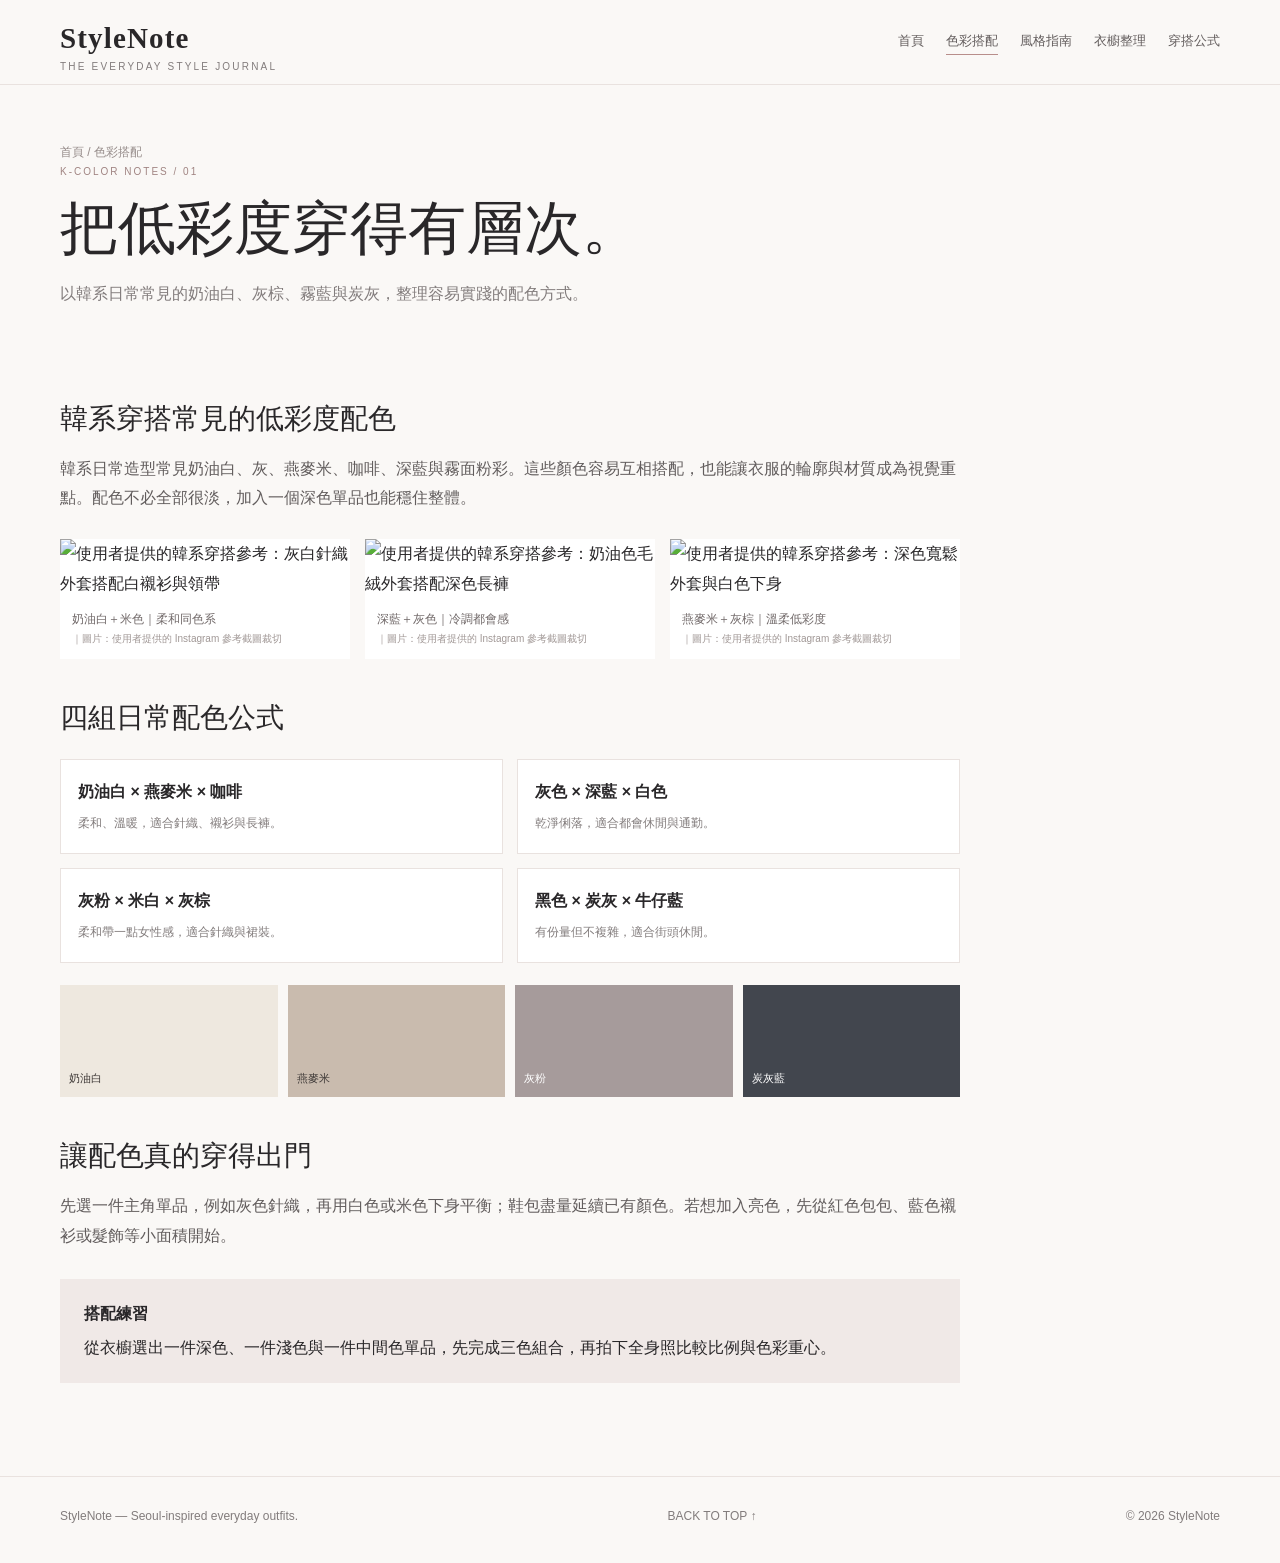
==== commit c2ecd44f: "Use user-provided cropped Korean OOTD references: pages/color-guide.html" ====
--- a/pages/color-guide.html
+++ b/pages/color-guide.html
@@ -1 +1 @@
-<!doctype html><html lang="zh-Hant"><head><meta charset="utf-8"><meta name="viewport" content="width=device-width, initial-scale=1"><meta name="description" content="把低彩度穿得有層次。｜StyleNote 韓系日常穿搭筆記。"><title>把低彩度穿得有層次。｜StyleNote</title><link rel="stylesheet" href="../css/style.css"></head><body id="top"><header class="site-header"><div class="wrap header-inner"><a class="brand" href="../index.html">StyleNote<small>THE EVERYDAY STYLE JOURNAL</small></a><nav class="nav" aria-label="主要導覽"><a href="../index.html" >首頁</a><a href="../pages/color-guide.html" aria-current=page>色彩搭配</a><a href="../pages/style-guide.html" >風格指南</a><a href="../pages/wardrobe.html" >衣櫥整理</a><a href="../pages/outfit-formulas.html" >穿搭公式</a></nav></div></header><main class="wrap"><div class="page-hero"><div class="breadcrumb"><a href="../index.html">首頁</a> / 色彩搭配</div><div class="eyebrow">K-COLOR NOTES / 01</div><h1>把低彩度穿得有層次。</h1><p class="muted">以韓系日常常見的奶油白、灰棕、霧藍與炭灰，整理容易實踐的配色方式。</p></div><article class="content"><h2>韓系穿搭常見的低彩度配色</h2><p>韓系日常造型常見奶油白、灰、燕麥米、咖啡、深藍與霧面粉彩。這些顏色容易互相搭配，也能讓衣服的輪廓與材質成為視覺重點。配色不必全部很淡，加入一個深色單品也能穩住整體。</p><div class="lookbook"><figure><img src="https://assets.vogue.com/photos/6239efd9359aa0dcab27e6f1/master/w_1024%2Cc_limit/seoul-fall-2022-rtw-street-style-young-chul-kim-day-03-007.jpg" alt="奶油白上衣與米色下身的首爾街拍" loading="lazy"><figcaption>奶油白＋米色｜柔和同色系 <small>｜圖片來源：<a href="https://www.vogue.com/slideshow/the-best-street-style-photos-from-the-fall-2022-shows-in-seoul" target="_blank" rel="noopener">Vogue｜Seoul Fashion Week street style</a></small></figcaption></figure><figure><img src="https://i.pinimg.com/originals/e2/61/6d/e2616de3b962487e7bd5c32fe2d13dd7.jpg" alt="深藍外套搭配灰色高領的首爾街拍" loading="lazy"><figcaption>深藍＋灰色｜冷調都會感 <small>｜圖片來源：<a href="https://www.pinterest.com/pin/826551337875732093/" target="_blank" rel="noopener">écheveau｜Seoul street style</a></small></figcaption></figure><figure><img src="https://i.pinimg.com/originals/9d/04/8c/9d048cea4e3b90247538495ac6997981.jpg" alt="奶油色針織與灰棕長褲的首爾街拍" loading="lazy"><figcaption>燕麥米＋灰棕｜溫柔低彩度 <small>｜圖片來源：<a href="https://www.pinterest.com/pin/455778424787307690/" target="_blank" rel="noopener">écheveau｜Seoul street style</a></small></figcaption></figure></div><h2>四組日常配色公式</h2><div class="formula-grid"><div class="formula"><strong>奶油白 × 燕麥米 × 咖啡</strong><span>柔和、溫暖，適合針織、襯衫與長褲。</span></div><div class="formula"><strong>灰色 × 深藍 × 白色</strong><span>乾淨俐落，適合都會休閒與通勤。</span></div><div class="formula"><strong>灰粉 × 米白 × 灰棕</strong><span>柔和帶一點女性感，適合針織與裙裝。</span></div><div class="formula"><strong>黑色 × 炭灰 × 牛仔藍</strong><span>有份量但不複雜，適合街頭休閒。</span></div></div><div class="palette"><div class="swatch" style="background:#eee8df;color:#403b39">奶油白</div><div class="swatch" style="background:#c9bbae;color:#403b39">燕麥米</div><div class="swatch" style="background:#a69b9b">灰粉</div><div class="swatch" style="background:#42464e">炭灰藍</div></div><h2>讓配色真的穿得出門</h2><p>先選一件主角單品，例如灰色針織，再用白色或米色下身平衡；鞋包盡量延續已有顏色。若想加入亮色，先從紅色包包、藍色襯衫或髮飾等小面積開始。</p><div class="tip"><strong>搭配練習</strong>從衣櫥選出一件深色、一件淺色與一件中間色單品，先完成三色組合，再拍下全身照比較比例與色彩重心。</div></article></main><footer class="site-footer"><div class="wrap footer-inner"><span>StyleNote — Seoul-inspired everyday outfits.</span><a href="#top">BACK TO TOP ↑</a><span>© 2026 StyleNote</span></div></footer><script src="../js/main.js"></script></body></html>+<!doctype html><html lang="zh-Hant"><head><meta charset="utf-8"><meta name="viewport" content="width=device-width, initial-scale=1"><meta name="description" content="把低彩度穿得有層次。｜StyleNote 韓系日常穿搭筆記。"><title>把低彩度穿得有層次。｜StyleNote</title><link rel="stylesheet" href="../css/style.css"></head><body id="top"><header class="site-header"><div class="wrap header-inner"><a class="brand" href="../index.html">StyleNote<small>THE EVERYDAY STYLE JOURNAL</small></a><nav class="nav" aria-label="主要導覽"><a href="../index.html" >首頁</a><a href="../pages/color-guide.html" aria-current=page>色彩搭配</a><a href="../pages/style-guide.html" >風格指南</a><a href="../pages/wardrobe.html" >衣櫥整理</a><a href="../pages/outfit-formulas.html" >穿搭公式</a></nav></div></header><main class="wrap"><div class="page-hero"><div class="breadcrumb"><a href="../index.html">首頁</a> / 色彩搭配</div><div class="eyebrow">K-COLOR NOTES / 01</div><h1>把低彩度穿得有層次。</h1><p class="muted">以韓系日常常見的奶油白、灰棕、霧藍與炭灰，整理容易實踐的配色方式。</p></div><article class="content"><h2>韓系穿搭常見的低彩度配色</h2><p>韓系日常造型常見奶油白、灰、燕麥米、咖啡、深藍與霧面粉彩。這些顏色容易互相搭配，也能讓衣服的輪廓與材質成為視覺重點。配色不必全部很淡，加入一個深色單品也能穩住整體。</p><div class="lookbook"><figure><img src="../images/ootd/outfit-03.jpg" alt="使用者提供的韓系穿搭參考：灰白針織外套搭配白襯衫與領帶" loading="lazy"><figcaption>奶油白＋米色｜柔和同色系 <small>｜圖片：使用者提供的 Instagram 參考截圖裁切</small></figcaption></figure><figure><img src="../images/ootd/outfit-08.jpg" alt="使用者提供的韓系穿搭參考：奶油色毛絨外套搭配深色長褲" loading="lazy"><figcaption>深藍＋灰色｜冷調都會感 <small>｜圖片：使用者提供的 Instagram 參考截圖裁切</small></figcaption></figure><figure><img src="../images/ootd/outfit-10.jpg" alt="使用者提供的韓系穿搭參考：深色寬鬆外套與白色下身" loading="lazy"><figcaption>燕麥米＋灰棕｜溫柔低彩度 <small>｜圖片：使用者提供的 Instagram 參考截圖裁切</small></figcaption></figure></div><h2>四組日常配色公式</h2><div class="formula-grid"><div class="formula"><strong>奶油白 × 燕麥米 × 咖啡</strong><span>柔和、溫暖，適合針織、襯衫與長褲。</span></div><div class="formula"><strong>灰色 × 深藍 × 白色</strong><span>乾淨俐落，適合都會休閒與通勤。</span></div><div class="formula"><strong>灰粉 × 米白 × 灰棕</strong><span>柔和帶一點女性感，適合針織與裙裝。</span></div><div class="formula"><strong>黑色 × 炭灰 × 牛仔藍</strong><span>有份量但不複雜，適合街頭休閒。</span></div></div><div class="palette"><div class="swatch" style="background:#eee8df;color:#403b39">奶油白</div><div class="swatch" style="background:#c9bbae;color:#403b39">燕麥米</div><div class="swatch" style="background:#a69b9b">灰粉</div><div class="swatch" style="background:#42464e">炭灰藍</div></div><h2>讓配色真的穿得出門</h2><p>先選一件主角單品，例如灰色針織，再用白色或米色下身平衡；鞋包盡量延續已有顏色。若想加入亮色，先從紅色包包、藍色襯衫或髮飾等小面積開始。</p><div class="tip"><strong>搭配練習</strong>從衣櫥選出一件深色、一件淺色與一件中間色單品，先完成三色組合，再拍下全身照比較比例與色彩重心。</div></article></main><footer class="site-footer"><div class="wrap footer-inner"><span>StyleNote — Seoul-inspired everyday outfits.</span><a href="#top">BACK TO TOP ↑</a><span>© 2026 StyleNote</span></div></footer><script src="../js/main.js"></script></body></html>
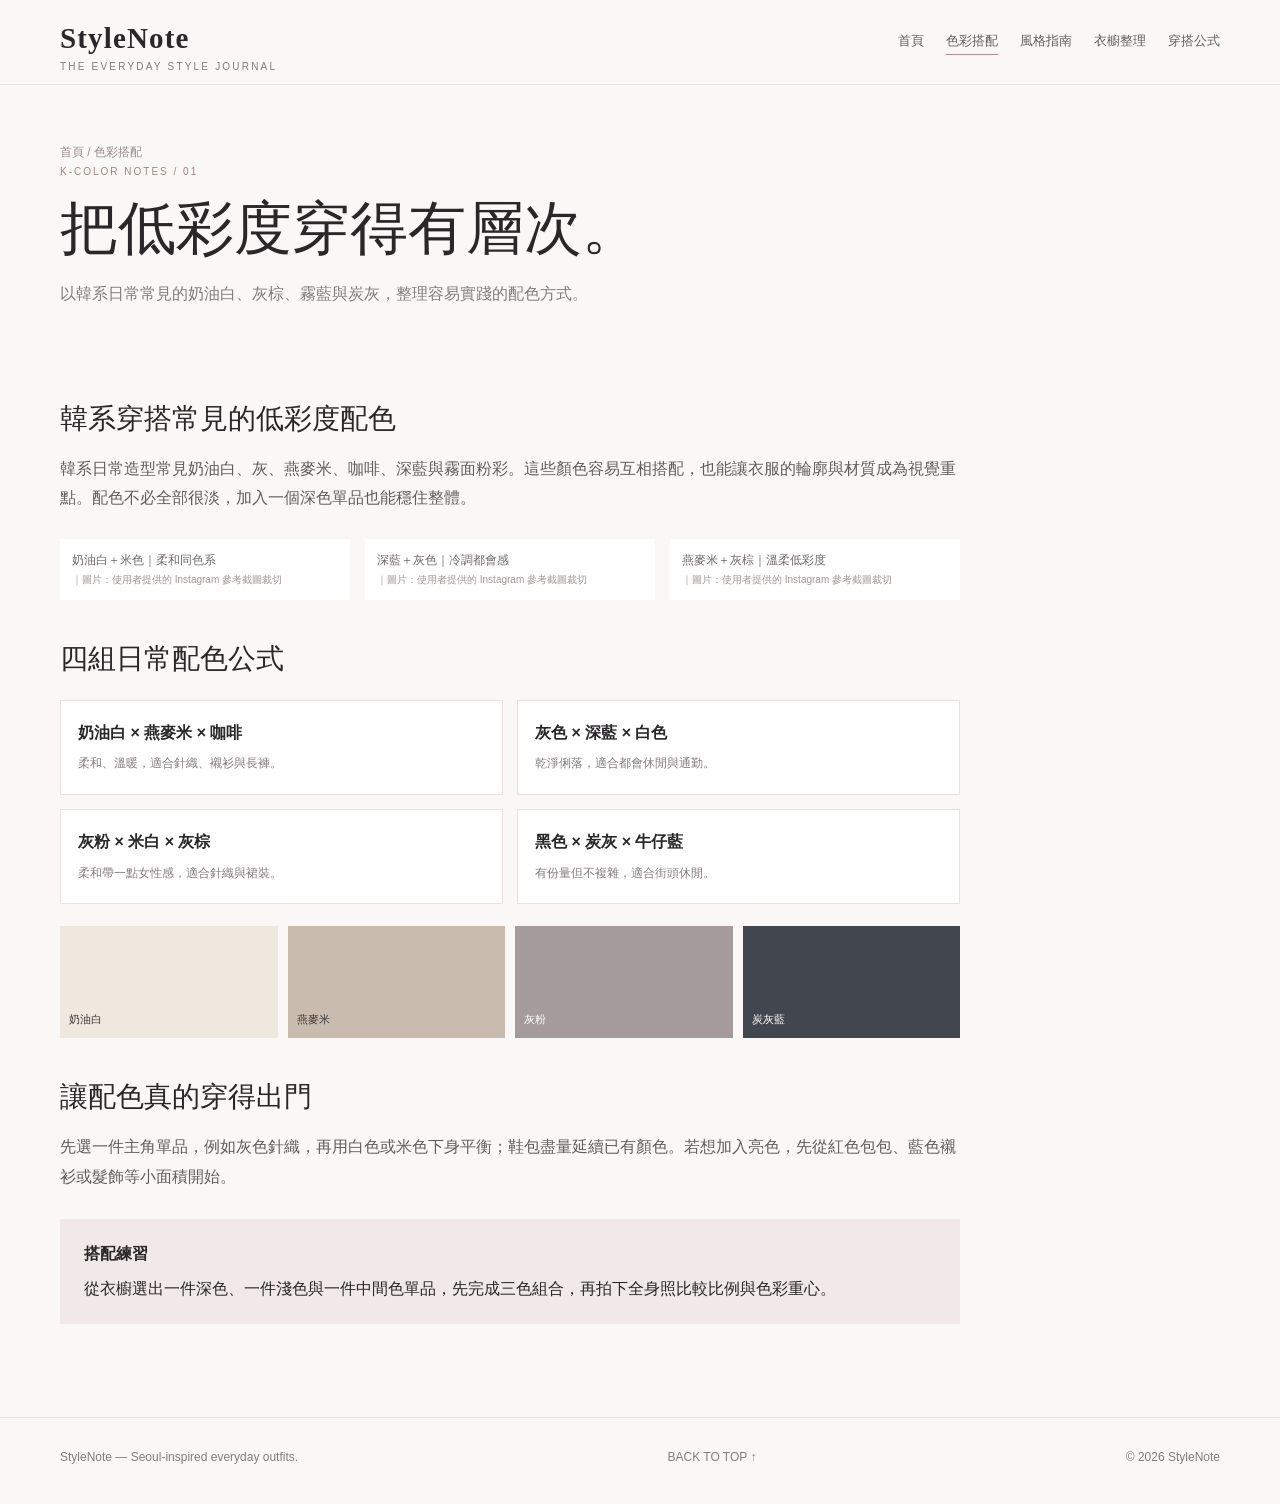
==== commit f4366ad7: "Display locally cropped Instagram OOTD references: pages/color-guide.html" ====
--- a/pages/color-guide.html
+++ b/pages/color-guide.html
@@ -1 +1 @@
-<!doctype html><html lang="zh-Hant"><head><meta charset="utf-8"><meta name="viewport" content="width=device-width, initial-scale=1"><meta name="description" content="把低彩度穿得有層次。｜StyleNote 韓系日常穿搭筆記。"><title>把低彩度穿得有層次。｜StyleNote</title><link rel="stylesheet" href="../css/style.css"></head><body id="top"><header class="site-header"><div class="wrap header-inner"><a class="brand" href="../index.html">StyleNote<small>THE EVERYDAY STYLE JOURNAL</small></a><nav class="nav" aria-label="主要導覽"><a href="../index.html" >首頁</a><a href="../pages/color-guide.html" aria-current=page>色彩搭配</a><a href="../pages/style-guide.html" >風格指南</a><a href="../pages/wardrobe.html" >衣櫥整理</a><a href="../pages/outfit-formulas.html" >穿搭公式</a></nav></div></header><main class="wrap"><div class="page-hero"><div class="breadcrumb"><a href="../index.html">首頁</a> / 色彩搭配</div><div class="eyebrow">K-COLOR NOTES / 01</div><h1>把低彩度穿得有層次。</h1><p class="muted">以韓系日常常見的奶油白、灰棕、霧藍與炭灰，整理容易實踐的配色方式。</p></div><article class="content"><h2>韓系穿搭常見的低彩度配色</h2><p>韓系日常造型常見奶油白、灰、燕麥米、咖啡、深藍與霧面粉彩。這些顏色容易互相搭配，也能讓衣服的輪廓與材質成為視覺重點。配色不必全部很淡，加入一個深色單品也能穩住整體。</p><div class="lookbook"><figure><img src="../images/ootd/outfit-03.jpg" alt="使用者提供的韓系穿搭參考：灰白針織外套搭配白襯衫與領帶" loading="lazy"><figcaption>奶油白＋米色｜柔和同色系 <small>｜圖片：使用者提供的 Instagram 參考截圖裁切</small></figcaption></figure><figure><img src="../images/ootd/outfit-08.jpg" alt="使用者提供的韓系穿搭參考：奶油色毛絨外套搭配深色長褲" loading="lazy"><figcaption>深藍＋灰色｜冷調都會感 <small>｜圖片：使用者提供的 Instagram 參考截圖裁切</small></figcaption></figure><figure><img src="../images/ootd/outfit-10.jpg" alt="使用者提供的韓系穿搭參考：深色寬鬆外套與白色下身" loading="lazy"><figcaption>燕麥米＋灰棕｜溫柔低彩度 <small>｜圖片：使用者提供的 Instagram 參考截圖裁切</small></figcaption></figure></div><h2>四組日常配色公式</h2><div class="formula-grid"><div class="formula"><strong>奶油白 × 燕麥米 × 咖啡</strong><span>柔和、溫暖，適合針織、襯衫與長褲。</span></div><div class="formula"><strong>灰色 × 深藍 × 白色</strong><span>乾淨俐落，適合都會休閒與通勤。</span></div><div class="formula"><strong>灰粉 × 米白 × 灰棕</strong><span>柔和帶一點女性感，適合針織與裙裝。</span></div><div class="formula"><strong>黑色 × 炭灰 × 牛仔藍</strong><span>有份量但不複雜，適合街頭休閒。</span></div></div><div class="palette"><div class="swatch" style="background:#eee8df;color:#403b39">奶油白</div><div class="swatch" style="background:#c9bbae;color:#403b39">燕麥米</div><div class="swatch" style="background:#a69b9b">灰粉</div><div class="swatch" style="background:#42464e">炭灰藍</div></div><h2>讓配色真的穿得出門</h2><p>先選一件主角單品，例如灰色針織，再用白色或米色下身平衡；鞋包盡量延續已有顏色。若想加入亮色，先從紅色包包、藍色襯衫或髮飾等小面積開始。</p><div class="tip"><strong>搭配練習</strong>從衣櫥選出一件深色、一件淺色與一件中間色單品，先完成三色組合，再拍下全身照比較比例與色彩重心。</div></article></main><footer class="site-footer"><div class="wrap footer-inner"><span>StyleNote — Seoul-inspired everyday outfits.</span><a href="#top">BACK TO TOP ↑</a><span>© 2026 StyleNote</span></div></footer><script src="../js/main.js"></script></body></html>+<!doctype html><html lang="zh-Hant"><head><meta charset="utf-8"><meta name="viewport" content="width=device-width, initial-scale=1"><meta name="description" content="把低彩度穿得有層次。｜StyleNote 韓系日常穿搭筆記。"><title>把低彩度穿得有層次。｜StyleNote</title><link rel="stylesheet" href="../css/style.css"></head><body id="top"><header class="site-header"><div class="wrap header-inner"><a class="brand" href="../index.html">StyleNote<small>THE EVERYDAY STYLE JOURNAL</small></a><nav class="nav" aria-label="主要導覽"><a href="../index.html" >首頁</a><a href="../pages/color-guide.html" aria-current=page>色彩搭配</a><a href="../pages/style-guide.html" >風格指南</a><a href="../pages/wardrobe.html" >衣櫥整理</a><a href="../pages/outfit-formulas.html" >穿搭公式</a></nav></div></header><main class="wrap"><div class="page-hero"><div class="breadcrumb"><a href="../index.html">首頁</a> / 色彩搭配</div><div class="eyebrow">K-COLOR NOTES / 01</div><h1>把低彩度穿得有層次。</h1><p class="muted">以韓系日常常見的奶油白、灰棕、霧藍與炭灰，整理容易實踐的配色方式。</p></div><article class="content"><h2>韓系穿搭常見的低彩度配色</h2><p>韓系日常造型常見奶油白、灰、燕麥米、咖啡、深藍與霧面粉彩。這些顏色容易互相搭配，也能讓衣服的輪廓與材質成為視覺重點。配色不必全部很淡，加入一個深色單品也能穩住整體。</p><div class="lookbook"><figure><div class="ootd-image" role="img" aria-label="使用者提供的韓系穿搭參考：灰白針織外套搭配白襯衫與領帶" style="--x:66.66666666666667%;--y:0%"></div><figcaption>奶油白＋米色｜柔和同色系 <small>｜圖片：使用者提供的 Instagram 參考截圖裁切</small></figcaption></figure><figure><div class="ootd-image" role="img" aria-label="使用者提供的韓系穿搭參考：奶油色毛絨外套搭配深色長褲" style="--x:100%;--y:33.333333333333336%"></div><figcaption>深藍＋灰色｜冷調都會感 <small>｜圖片：使用者提供的 Instagram 參考截圖裁切</small></figcaption></figure><figure><div class="ootd-image" role="img" aria-label="使用者提供的韓系穿搭參考：深色寬鬆外套與白色下身" style="--x:33.333333333333336%;--y:66.66666666666667%"></div><figcaption>燕麥米＋灰棕｜溫柔低彩度 <small>｜圖片：使用者提供的 Instagram 參考截圖裁切</small></figcaption></figure></div><h2>四組日常配色公式</h2><div class="formula-grid"><div class="formula"><strong>奶油白 × 燕麥米 × 咖啡</strong><span>柔和、溫暖，適合針織、襯衫與長褲。</span></div><div class="formula"><strong>灰色 × 深藍 × 白色</strong><span>乾淨俐落，適合都會休閒與通勤。</span></div><div class="formula"><strong>灰粉 × 米白 × 灰棕</strong><span>柔和帶一點女性感，適合針織與裙裝。</span></div><div class="formula"><strong>黑色 × 炭灰 × 牛仔藍</strong><span>有份量但不複雜，適合街頭休閒。</span></div></div><div class="palette"><div class="swatch" style="background:#eee8df;color:#403b39">奶油白</div><div class="swatch" style="background:#c9bbae;color:#403b39">燕麥米</div><div class="swatch" style="background:#a69b9b">灰粉</div><div class="swatch" style="background:#42464e">炭灰藍</div></div><h2>讓配色真的穿得出門</h2><p>先選一件主角單品，例如灰色針織，再用白色或米色下身平衡；鞋包盡量延續已有顏色。若想加入亮色，先從紅色包包、藍色襯衫或髮飾等小面積開始。</p><div class="tip"><strong>搭配練習</strong>從衣櫥選出一件深色、一件淺色與一件中間色單品，先完成三色組合，再拍下全身照比較比例與色彩重心。</div></article></main><footer class="site-footer"><div class="wrap footer-inner"><span>StyleNote — Seoul-inspired everyday outfits.</span><a href="#top">BACK TO TOP ↑</a><span>© 2026 StyleNote</span></div></footer><script src="../js/main.js"></script></body></html>
